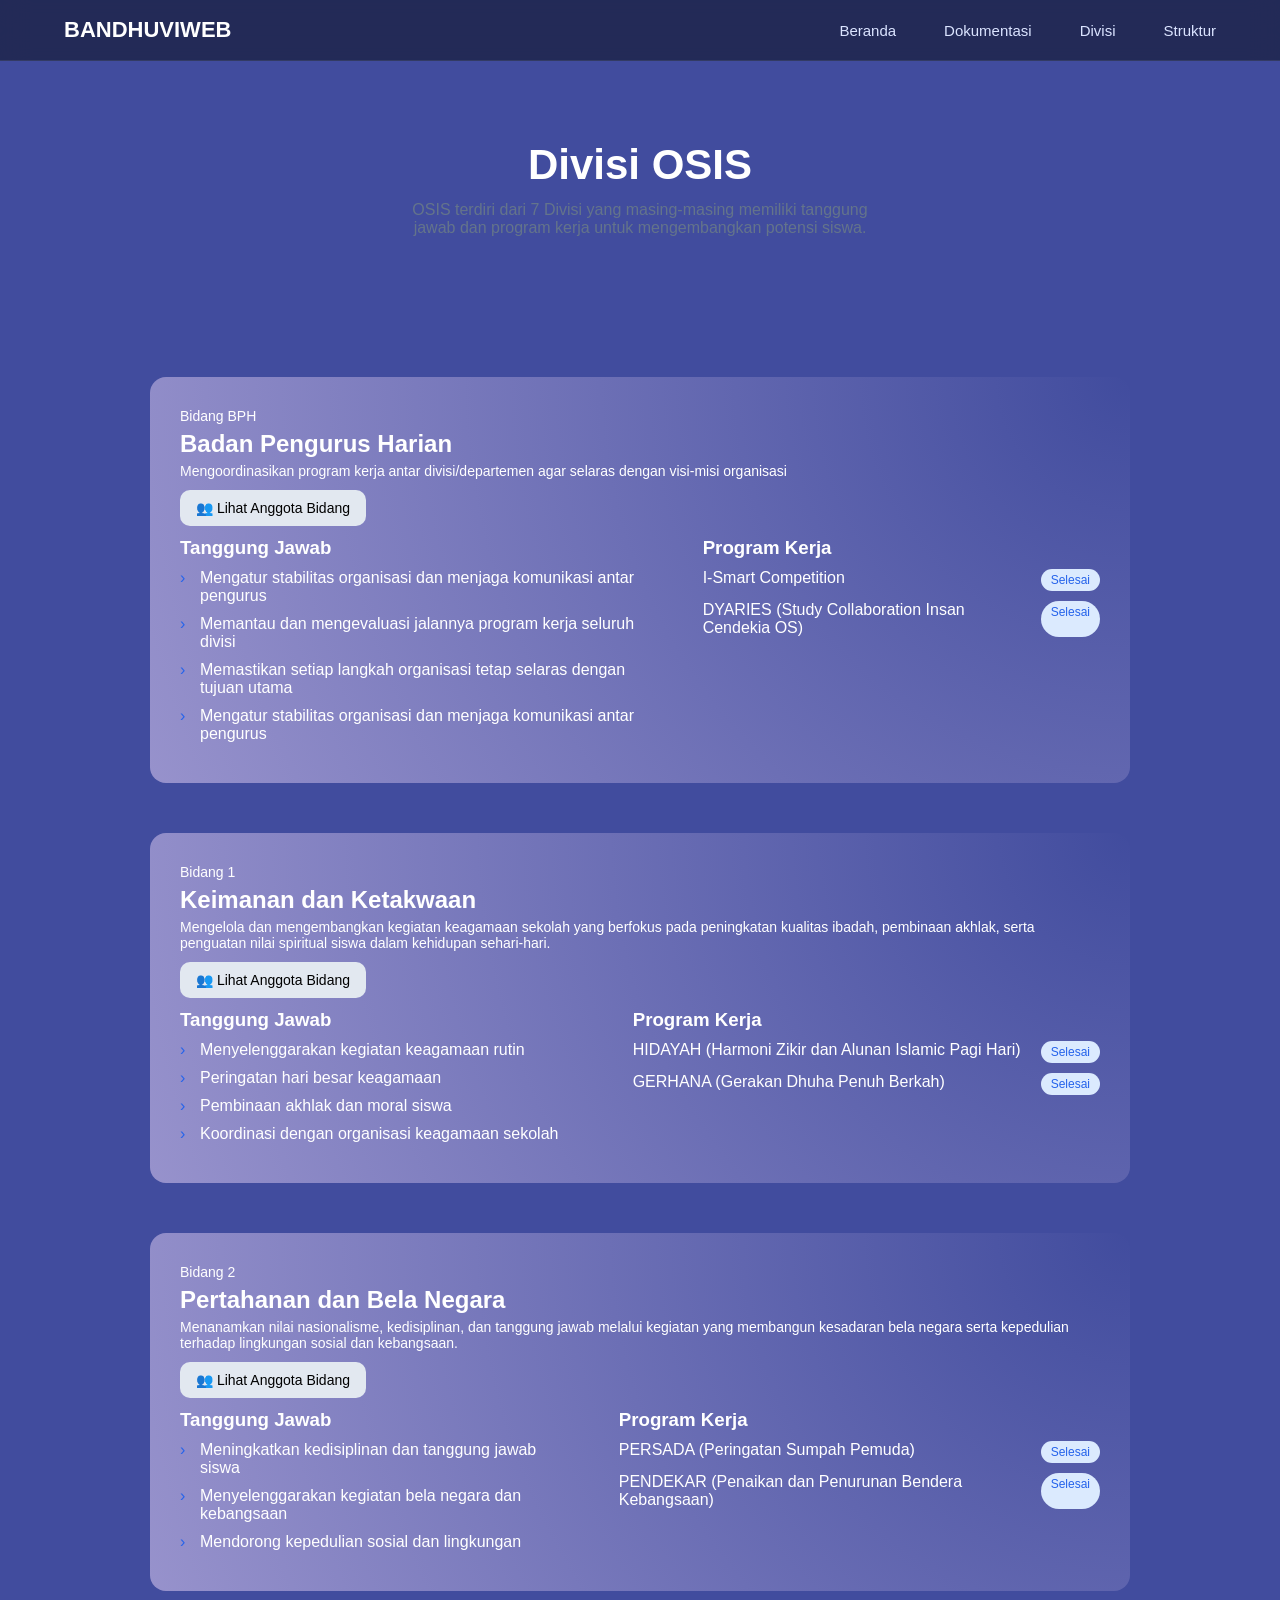
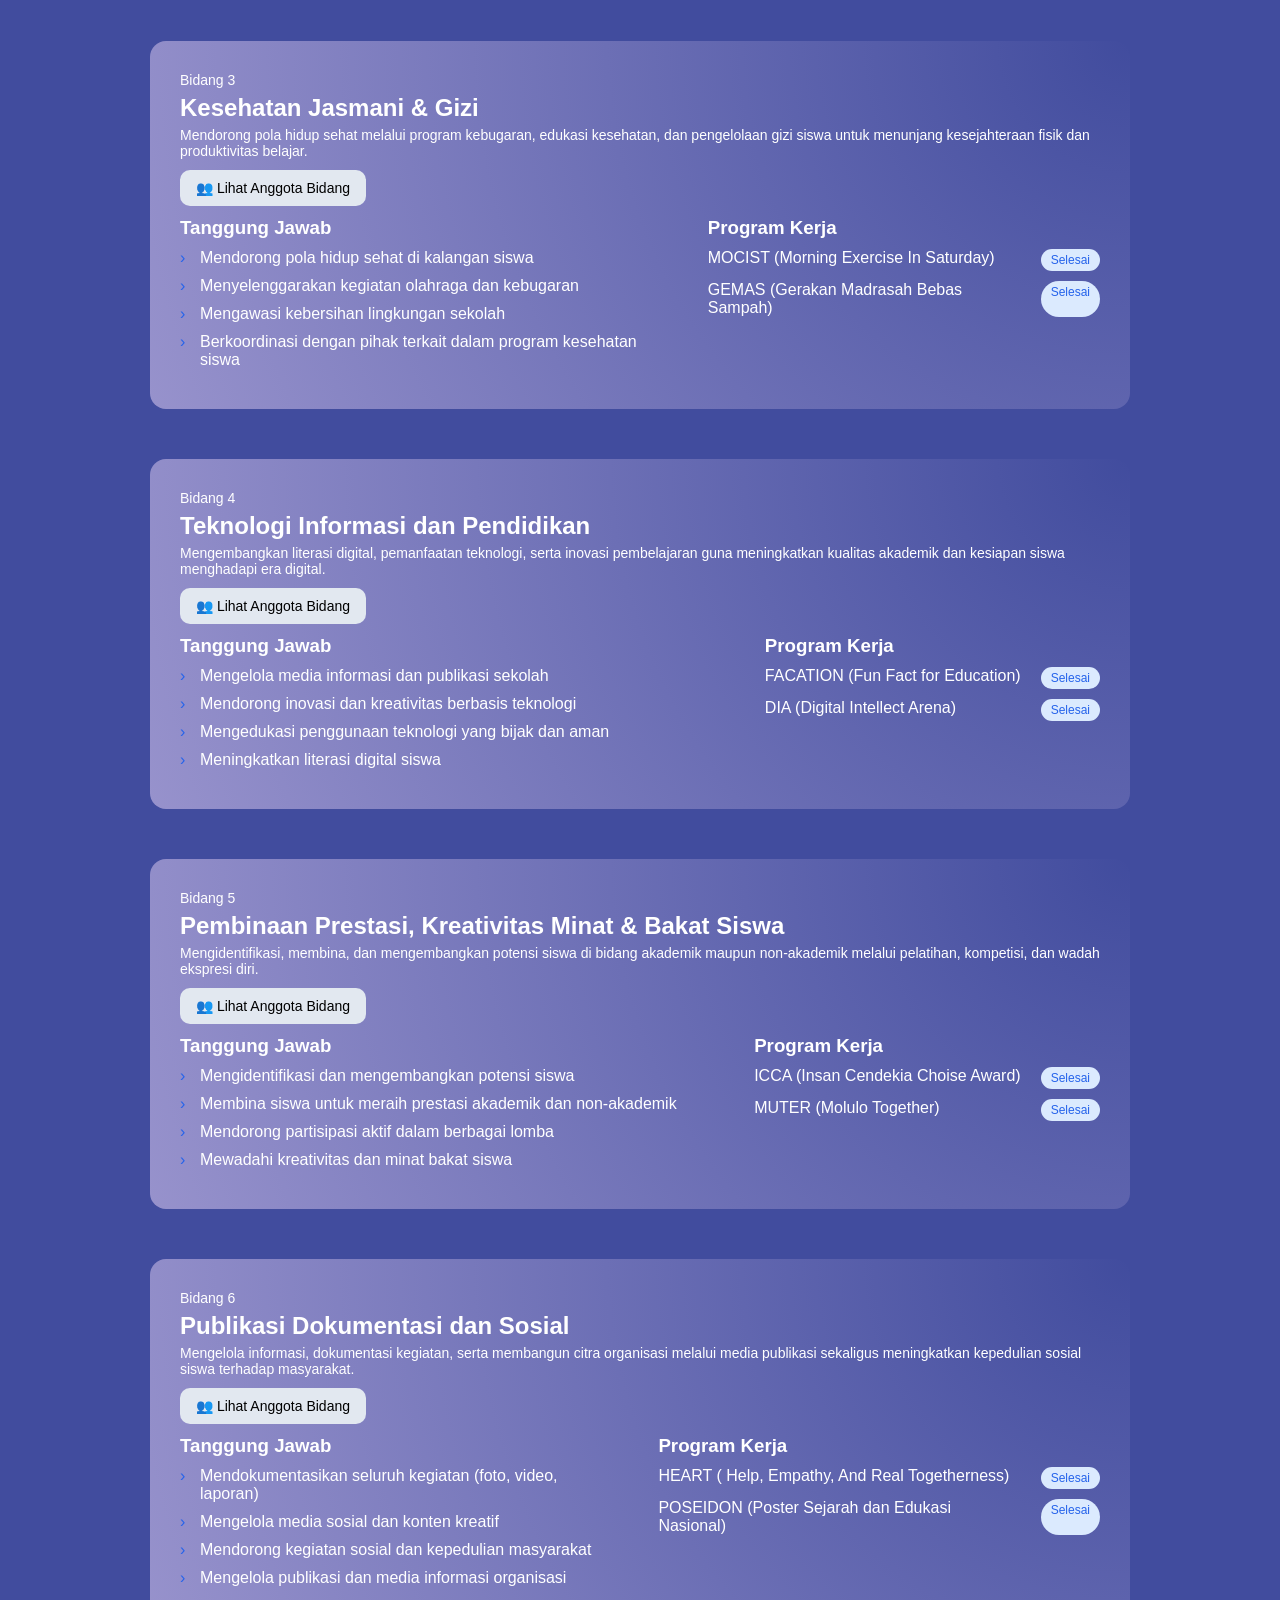
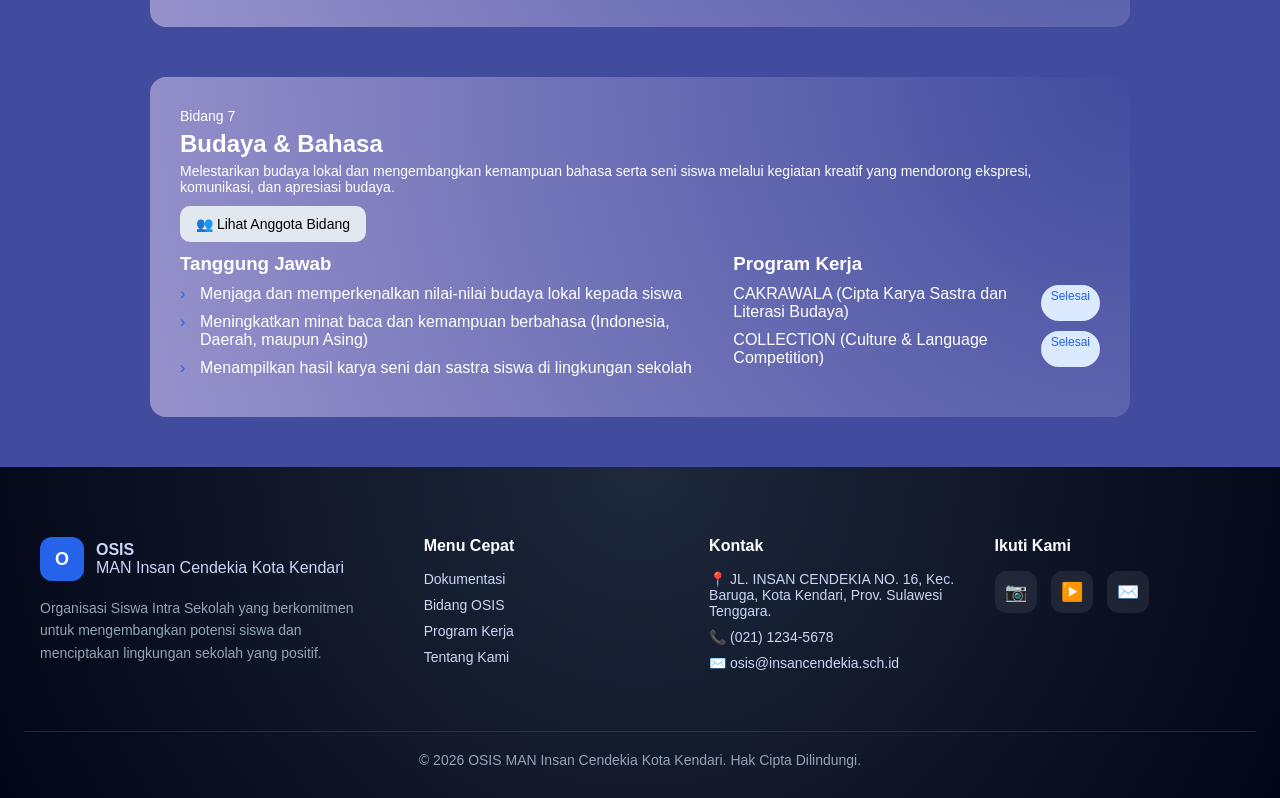
==== bidang.html @ 3470697a "upload website" ====
<!doctype html>
<html lang="en">
  <head>
    <meta charset="UTF-8" />
    <meta name="viewport" content="width=device-width, initial-scale=1.0" />
    <link rel="stylesheet" href="style.css" />
    <!-- <link rel="stylesheet" href="style-dokumentasi.css" /> -->
    <link rel="stylesheet" href="style-bidang.css" />

    <title>Div 4 Website</title>
  </head>
  <body>
    <header class="navbar">
      <div class="nav-container">
        <div class="logo">BANDHUVIWEB</div>

        <nav class="nav-links" id="navLinks">
          <a href="/beranda.html">Beranda</a>
          <a href="/dokumentasi.html">Dokumentasi</a>
          <a href="/bidang.html">Divisi</a>
          <a href="/struktur.html">Struktur</a>
        </nav>

        <div class="menu-toggle" id="menuToggle">
          <span></span>
          <span></span>
          <span></span>
        </div>
      </div>
    </header>
    <section class="bidang-header">
      <h1>Divisi OSIS</h1>
      <p>
        OSIS terdiri dari 7 Divisi yang masing-masing memiliki tanggung jawab
        dan program kerja untuk mengembangkan potensi siswa.
      </p>
    </section>

    <section class="detail-bidang">
      <div class="header">
        <div>
          <span class="label">Bidang BPH</span>
          <h1>Badan Pengurus Harian</h1>
          <p>
            Mengoordinasikan program kerja antar divisi/departemen agar selaras
            dengan visi-misi organisasi
          </p>
        </div>
      </div>

      <div class="actions">
        <a class="btn" href="divisi-bph.html">👥 Lihat Anggota Bidang</a>
      </div>

      <div class="content">
        <!-- KIRI -->
        <div class="left">
          <h3>Tanggung Jawab</h3>
          <ul>
            <li>
              Mengatur stabilitas organisasi dan menjaga komunikasi antar
              pengurus
            </li>
            <li>
              Memantau dan mengevaluasi jalannya program kerja seluruh divisi
            </li>
            <li>
              Memastikan setiap langkah organisasi tetap selaras dengan tujuan
              utama
            </li>
            <li>
              Mengatur stabilitas organisasi dan menjaga komunikasi antar
              pengurus
            </li>
          </ul>
        </div>

        <!-- KANAN -->
        <div class="right">
          <h3>Program Kerja</h3>

          <div class="program">
            <span> I-Smart Competition </span>
            <span class="status">Selesai</span>
          </div>

          <div class="program">
            <span> DYARIES (Study Collaboration Insan Cendekia OS) </span>
            <span class="status">Selesai</span>
          </div>
        </div>
      </div>
    </section>
    <section class="detail-bidang">
      <div class="header">
        <div>
          <span class="label">Bidang 1</span>
          <h1>Keimanan dan Ketakwaan</h1>
          <p>
            Mengelola dan mengembangkan kegiatan keagamaan sekolah yang berfokus
            pada peningkatan kualitas ibadah, pembinaan akhlak, serta penguatan
            nilai spiritual siswa dalam kehidupan sehari-hari.
          </p>
        </div>
      </div>

      <div class="actions">
        <a class="btn" href="/divisi-1.html"> 👥 Lihat Anggota Bidang </a>
      </div>

      <div class="content">
        <!-- KIRI -->
        <div class="left">
          <h3>Tanggung Jawab</h3>
          <ul>
            <li>Menyelenggarakan kegiatan keagamaan rutin</li>
            <li>Peringatan hari besar keagamaan</li>
            <li>Pembinaan akhlak dan moral siswa</li>
            <li>Koordinasi dengan organisasi keagamaan sekolah</li>
          </ul>
        </div>

        <!-- KANAN -->
        <div class="right">
          <h3>Program Kerja</h3>

          <div class="program">
            <span> HIDAYAH (Harmoni Zikir dan Alunan Islamic Pagi Hari) </span>
            <span class="status">Selesai</span>
          </div>

          <div class="program">
            <span>GERHANA (Gerakan Dhuha Penuh Berkah) </span>
            <span class="status">Selesai</span>
          </div>
        </div>
      </div>
    </section>
    <section class="detail-bidang">
      <div class="header">
        <div>
          <span class="label">Bidang 2</span>
          <h1>Pertahanan dan Bela Negara</h1>
          <p>
            Menanamkan nilai nasionalisme, kedisiplinan, dan tanggung jawab
            melalui kegiatan yang membangun kesadaran bela negara serta
            kepedulian terhadap lingkungan sosial dan kebangsaan.
          </p>
        </div>
      </div>

      <div class="actions">
        <a class="btn" href="divisi-2.html">👥 Lihat Anggota Bidang</a>
      </div>

      <div class="content">
        <!-- KIRI -->
        <div class="left">
          <h3>Tanggung Jawab</h3>
          <ul>
            <li>Meningkatkan kedisiplinan dan tanggung jawab siswa</li>
            <li>Menyelenggarakan kegiatan bela negara dan kebangsaan</li>
            <li>Mendorong kepedulian sosial dan lingkungan</li>
          </ul>
        </div>

        <!-- KANAN -->
        <div class="right">
          <h3>Program Kerja</h3>

          <div class="program">
            <span> PERSADA (Peringatan Sumpah Pemuda) </span>
            <span class="status">Selesai</span>
          </div>

          <div class="program">
            <span> PENDEKAR (Penaikan dan Penurunan Bendera Kebangsaan) </span>
            <span class="status">Selesai</span>
          </div>
        </div>
      </div>
    </section>
    <section class="detail-bidang">
      <div class="header">
        <div>
          <span class="label">Bidang 3</span>
          <h1>Kesehatan Jasmani & Gizi</h1>
          <p>
            Mendorong pola hidup sehat melalui program kebugaran, edukasi
            kesehatan, dan pengelolaan gizi siswa untuk menunjang kesejahteraan
            fisik dan produktivitas belajar.
          </p>
        </div>
      </div>

      <div class="actions">
        <a class="btn" href="divisi-3.html">👥 Lihat Anggota Bidang</a>
      </div>

      <div class="content">
        <!-- KIRI -->
        <div class="left">
          <h3>Tanggung Jawab</h3>
          <ul>
            <li>Mendorong pola hidup sehat di kalangan siswa</li>
            <li>Menyelenggarakan kegiatan olahraga dan kebugaran</li>
            <li>Mengawasi kebersihan lingkungan sekolah</li>
            <li>
              Berkoordinasi dengan pihak terkait dalam program kesehatan siswa
            </li>
          </ul>
        </div>

        <!-- KANAN -->
        <div class="right">
          <h3>Program Kerja</h3>

          <div class="program">
            <span>MOCIST (Morning Exercise In Saturday)</span>
            <span class="status">Selesai</span>
          </div>

          <div class="program">
            <span>GEMAS (Gerakan Madrasah Bebas Sampah)</span>
            <span class="status">Selesai</span>
          </div>
        </div>
      </div>
    </section>
    <section class="detail-bidang">
      <div class="header">
        <div>
          <span class="label">Bidang 4</span>
          <h1>Teknologi Informasi dan Pendidikan</h1>
          <p>
            Mengembangkan literasi digital, pemanfaatan teknologi, serta inovasi
            pembelajaran guna meningkatkan kualitas akademik dan kesiapan siswa
            menghadapi era digital.
          </p>
        </div>
      </div>

      <div class="actions">
        <a class="btn" href="divisi-4.html">👥 Lihat Anggota Bidang</a>
      </div>

      <div class="content">
        <!-- KIRI -->
        <div class="left">
          <h3>Tanggung Jawab</h3>
          <ul>
            <li>Mengelola media informasi dan publikasi sekolah</li>
            <li>Mendorong inovasi dan kreativitas berbasis teknologi</li>
            <li>Mengedukasi penggunaan teknologi yang bijak dan aman</li>
            <li>Meningkatkan literasi digital siswa</li>
          </ul>
        </div>

        <!-- KANAN -->
        <div class="right">
          <h3>Program Kerja</h3>

          <div class="program">
            <span> FACATION (Fun Fact for Education) </span>
            <span class="status">Selesai</span>
          </div>

          <div class="program">
            <span> DIA (Digital Intellect Arena) </span>
            <span class="status">Selesai</span>
          </div>
        </div>
      </div>
    </section>
    <section class="detail-bidang">
      <div class="header">
        <div>
          <span class="label">Bidang 5</span>
          <h1>Pembinaan Prestasi, Kreativitas Minat & Bakat Siswa</h1>
          <p>
            Mengidentifikasi, membina, dan mengembangkan potensi siswa di bidang
            akademik maupun non-akademik melalui pelatihan, kompetisi, dan wadah
            ekspresi diri.
          </p>
        </div>
      </div>

      <div class="actions">
        <a class="btn" href="divisi-5.html">👥 Lihat Anggota Bidang</a>
      </div>

      <div class="content">
        <!-- KIRI -->
        <div class="left">
          <h3>Tanggung Jawab</h3>
          <ul>
            <li>Mengidentifikasi dan mengembangkan potensi siswa</li>
            <li>
              Membina siswa untuk meraih prestasi akademik dan non-akademik
            </li>
            <li>Mendorong partisipasi aktif dalam berbagai lomba</li>
            <li>Mewadahi kreativitas dan minat bakat siswa</li>
          </ul>
        </div>

        <!-- KANAN -->
        <div class="right">
          <h3>Program Kerja</h3>

          <div class="program">
            <span>ICCA (Insan Cendekia Choise Award)</span>
            <span class="status">Selesai</span>
          </div>

          <div class="program">
            <span> MUTER (Molulo Together) </span>
            <span class="status">Selesai</span>
          </div>
        </div>
      </div>
    </section>
    <section class="detail-bidang">
      <div class="header">
        <div>
          <span class="label">Bidang 6</span>
          <h1>Publikasi Dokumentasi dan Sosial</h1>
          <p>
            Mengelola informasi, dokumentasi kegiatan, serta membangun citra
            organisasi melalui media publikasi sekaligus meningkatkan kepedulian
            sosial siswa terhadap masyarakat.
          </p>
        </div>
      </div>

      <div class="actions">
        <a class="btn" href="divisi-6.html">👥 Lihat Anggota Bidang</a>
      </div>

      <div class="content">
        <!-- KIRI -->
        <div class="left">
          <h3>Tanggung Jawab</h3>
          <ul>
            <li>Mendokumentasikan seluruh kegiatan (foto, video, laporan)</li>
            <li>Mengelola media sosial dan konten kreatif</li>
            <li>Mendorong kegiatan sosial dan kepedulian masyarakat</li>
            <li>Mengelola publikasi dan media informasi organisasi</li>
          </ul>
        </div>

        <!-- KANAN -->
        <div class="right">
          <h3>Program Kerja</h3>

          <div class="program">
            <span>HEART ( Help, Empathy, And Real Togetherness)</span>
            <span class="status">Selesai</span>
          </div>

          <div class="program">
            <span>POSEIDON (Poster Sejarah dan Edukasi Nasional)</span>
            <span class="status">Selesai</span>
          </div>
        </div>
      </div>
    </section>
    <section class="detail-bidang">
      <div class="header">
        <div>
          <span class="label">Bidang 7</span>
          <h1>Budaya & Bahasa</h1>
          <p>
            Melestarikan budaya lokal dan mengembangkan kemampuan bahasa serta
            seni siswa melalui kegiatan kreatif yang mendorong ekspresi,
            komunikasi, dan apresiasi budaya.
          </p>
        </div>
      </div>

      <div class="actions">
        <a class="btn" href="divisi-7.html">👥 Lihat Anggota Bidang</a>
      </div>

      <div class="content">
        <!-- KIRI -->
        <div class="left">
          <h3>Tanggung Jawab</h3>
          <ul>
            <li>
              Menjaga dan memperkenalkan nilai-nilai budaya lokal kepada siswa
            </li>
            <li>
              Meningkatkan minat baca dan kemampuan berbahasa (Indonesia,
              Daerah, maupun Asing)
            </li>
            <li>
              Menampilkan hasil karya seni dan sastra siswa di lingkungan
              sekolah
            </li>
          </ul>
        </div>

        <!-- KANAN -->
        <div class="right">
          <h3>Program Kerja</h3>

          <div class="program">
            <span> CAKRAWALA (Cipta Karya Sastra dan Literasi Budaya) </span>
            <span class="status">Selesai</span>
          </div>

          <div class="program">
            <span>COLLECTION (Culture & Language Competition) </span>
            <span class="status">Selesai</span>
          </div>
        </div>
      </div>
    </section>

    <footer class="footer">
      <div class="footer-container">
        <div class="footer-col">
          <div class="footer-logo">
            <span class="logo-circle">O</span>
            <div>
              <strong>OSIS</strong><br />
              MAN Insan Cendekia Kota Kendari
            </div>
          </div>

          <p>
            Organisasi Siswa Intra Sekolah yang berkomitmen untuk mengembangkan
            potensi siswa dan menciptakan lingkungan sekolah yang positif.
          </p>
        </div>

        <div class="footer-col">
          <h4>Menu Cepat</h4>
          <ul>
            <li><a href="#">Dokumentasi</a></li>
            <li><a href="#">Bidang OSIS</a></li>
            <li><a href="#">Program Kerja</a></li>
            <li><a href="#">Tentang Kami</a></li>
          </ul>
        </div>

        <div class="footer-col">
          <h4>Kontak</h4>
          <ul class="contact">
            <li>
              📍 JL. INSAN CENDEKIA NO. 16, Kec. Baruga, Kota Kendari, Prov.
              Sulawesi Tenggara.
            </li>
            <li>📞 (021) 1234-5678</li>
            <li>✉️ osis@insancendekia.sch.id</li>
          </ul>
        </div>

        <div class="footer-col">
          <h4>Ikuti Kami</h4>
          <div class="socials">
            <a href="#" aria-label="Instagram">📷</a>
            <a href="#" aria-label="YouTube">▶️</a>
            <a href="#" aria-label="Email">✉️</a>
          </div>
        </div>
      </div>

      <div class="footer-bottom">
        © 2026 OSIS MAN Insan Cendekia Kota Kendari. Hak Cipta Dilindungi.
      </div>
    </footer>
  </body>
</html>
---- style.css ----
* {
  margin: 0;
  padding: 0;
  box-sizing: border-box;
  font-family: "Inter", sans-serif;
}

body {
  background: #414C9E;
  color: white;
  height: auto;
}

.navbar {
  position: sticky;
  top: 0;
  z-index: 999;
  backdrop-filter: blur(14px);
  background: rgba(15, 20, 40, 0.6);
  border-bottom: 1px solid rgba(255,255,255,0.08);
}

.nav-container {
    height: 60px;
  max-width: 1200px;
  margin: auto;
  padding: 14px 24px;
  display: flex;
  align-items: center;
  justify-content: space-between;
}

.logo {
  font-size: 22px;
  font-weight: 700;
}

.logo span {
  color: #5da9ff;
}

.nav-links {
  display: flex;
  gap: 48px;
}

.nav-links a {
  position: relative;
  text-decoration: none;
  color: #dbe4ff;
  font-size: 15px;
  transition: color 0.3s;
}

.nav-links a::after {
  content: "";
  position: absolute;
  width: 0%;
  height: 2px;
  left: 0;
  bottom: -6px;
  background: #5da9ff;
  transition: width 0.3s ease;
}

.nav-links a:hover {
  color: white;
}

.nav-links a:hover::after {
  width: 100%;
}

.cta {
  padding: 10px 18px;
  background: #5da9ff;
  color: #0b0f19;
  border-radius: 8px;
  font-size: 14px;
  text-decoration: none;
  font-weight: 600;
  transition: transform 0.2s, box-shadow 0.2s;
}

.cta:hover {
  transform: translateY(-2px);
  box-shadow: 0 10px 30px rgba(93,169,255,0.4);
}

.menu-toggle {
  display: none;
  flex-direction: column;
  gap: 5px;
  cursor: pointer;
}

.menu-toggle span {
  width: 25px;
  height: 3px;
  background: white;
  border-radius: 2px;
}

/* Responsive */
@media (max-width: 900px) {
  .nav-links {
    position: absolute;
    top: 70px;
    right: 24px;
    background: rgba(15, 20, 40, 0.95);
    backdrop-filter: blur(12px);
    flex-direction: column;
    padding: 20px;
    border-radius: 12px;
    display: none;
  }

  .nav-links.active {
    display: flex;
  }

  .cta {
    display: none;
  }

  .menu-toggle {
    display: flex;
  }
}

.hero {
  min-height: 100vh;
  background: radial-gradient(circle at top right, #414C9E, #9792CC);
  display: flex;
  align-items: center;
  color: white;
}

.hero-container {
  max-width: 1200px;
  margin: auto;
  padding: 80px 24px;
  display: grid;
  grid-template-columns: 1.2fr 1fr;
  gap: 60px;
}

.badge {
  display: inline-block;
  background: rgba(255,255,255,0.15);
  padding: 8px 14px;
  border-radius: 999px;
  font-size: 14px;
  margin-bottom: 24px;
}

.hero-left h1 {
  font-size: 56px;
  line-height: 1.1;
  margin-bottom: 24px;
}

.hero-left h1 span {
  color: #ffedd1;
}

.hero-left p {
  max-width: 480px;
  color: #dbe6ff;
  margin-bottom: 32px;
}

.hero-buttons {
  display: flex;
  gap: 16px;
}

.btn-primary {
  position: relative;
  background: linear-gradient(135deg, #ffedd1, #A974a0);
  color: #0a2e86;
  padding: 14px 26px;
  border-radius: 14px;
  font-weight: 600;
  text-decoration: none;
  overflow: hidden;
  transition: transform 0.25s ease, box-shadow 0.25s ease;
}

/* GLOW LAYER */
.btn-primary::before {
  content: "";
  position: absolute;
  inset: 0;
  background: linear-gradient(135deg, #A974a0, #ffedd1);
  opacity: 0;
  transition: opacity 0.3s ease;
  z-index: 0;
}

/* TEKS */
.btn-primary span {
  position: relative;
  z-index: 2;
}

/* HOVER STATE */
.btn-primary:hover::before {
  opacity: 1;
}

.btn-primary:hover {
  transform: translateY(-3px);
  box-shadow: 0 14px 40px rgba(93,169,255,0.35);
}

/* ACTIVE STATE (opsional tapi UX bagus) */
.btn-primary:active {
  transform: translateY(-1px);
  box-shadow: 0 6px 18px rgba(93,169,255,0.3);
}


/* SECONDARY BUTTON */
.btn-secondary {
  position: relative;
  padding: 14px 24px;
  border-radius: 14px;
  border: 1px solid rgba(255,255,255,0.4);
  color: white;
  text-decoration: none;
  overflow: hidden;
  transition: color 0.3s ease, border 0.3s ease;
}

.btn-secondary::before {
  content: "";
  position: absolute;
  left: 0;
  bottom: -100%;
  width: 100%;
  height: 100%;
  background: rgba(255,255,255,0.12);
  transition: bottom 0.35s ease;
}

.btn-secondary:hover::before {
  bottom: 0;
}

.btn-secondary:hover {
  border-color: #5da9ff;
  color: #ffffff;
}

.btn-secondary span,
.btn-secondary {
  position: relative;
  z-index: 1;
}

/* RIGHT SIDE */
.hero-right {
  display: grid;
  grid-template-columns: repeat(2, 1fr);
  gap: 20px;
  width: 50%;
}

.stat-card {
  background: rgba(255,255,255,0.12);
  backdrop-filter: blur(12px);
  border-radius: 20px;
  padding: 28px;
}

.stat-card .icon {
  font-size: 22px;
  
}

.stat-card h2 {
  font-size: 36px;
  margin: 14px 0 6px;
}

.stat-card p {
  color: #dbe6ff;
}

/* Responsive */
@media (max-width: 900px) {
  .hero-container {
    grid-template-columns: 1fr;
    text-align: center;
  }

  .hero-right {
    grid-template-columns: 1fr 1fr;
  }

  .hero-buttons {
    justify-content: center;
  }
}


.footer {
  background: radial-gradient(circle at top, #1e293b, #020617);
  color: #cbd5f5;
  padding: 70px 24px 30px;
  margin-top: 50px;
}

.footer-container {
  max-width: 1200px;
  margin: auto;
  display: grid;
  grid-template-columns: 1.4fr 1fr 1fr 1fr;
  gap: 40px;
}

/* LOGO */
.footer-logo {
  display: flex;
  gap: 12px;
  align-items: center;
  margin-bottom: 16px;
}

.logo-circle {
  width: 44px;
  height: 44px;
  background: #2563eb;
  color: white;
  border-radius: 12px;
  display: flex;
  align-items: center;
  justify-content: center;
  font-weight: 700;
  font-size: 18px;
}

.footer-col p {
  font-size: 14px;
  line-height: 1.6;
  color: #94a3b8;
}

.footer-col h4 {
  margin-bottom: 16px;
  color: white;
  font-size: 16px;
}

.footer-col ul {
  list-style: none;
  padding: 0;
}

.footer-col ul li {
  margin-bottom: 10px;
  font-size: 14px;
}

.footer-col ul li a {
  color: #cbd5f5;
  text-decoration: none;
  transition: color 0.2s ease;
}

.footer-col ul li a:hover {
  color: #5da9ff;
}

/* CONTACT */
.contact li {
  display: flex;
  gap: 10px;
  align-items: center;
}

/* SOCIAL */
.socials {
  display: flex;
  gap: 14px;
}

.socials a {
  width: 42px;
  height: 42px;
  border-radius: 12px;
  background: rgba(255,255,255,0.08);
  display: flex;
  align-items: center;
  justify-content: center;
  font-size: 18px;
  transition: transform 0.25s ease, background 0.25s ease;
}

.socials a:hover {
  transform: translateY(-4px);
  background: #2563eb;
}

/* BOTTOM */
.footer-bottom {
  margin-top: 50px;
  padding-top: 20px;
  border-top: 1px solid rgba(255,255,255,0.1);
  text-align: center;
  font-size: 14px;
  color: #94a3b8;
}

/* RESPONSIVE */
@media (max-width: 900px) {
  .footer-container {
    grid-template-columns: 1fr;
    gap: 32px;
  }
}

.bidang-section {
  background: #414C9E;
  padding: 100px 24px;
}

.container {
  max-width: 1200px;
  margin: auto;
}

.bidang-header {
  text-align: center;
  max-width: 720px;
  margin: 0 auto 60px;
}

.bidang-header h2 {
  font-size: 40px;
  margin-bottom: 12px;
  color: white;
}

.bidang-header p {
  color: rgb(161, 161, 161);
  font-size: 16px;
}

.bidang-grid {
  display: grid;
  grid-template-columns: repeat(auto-fill, minmax(260px, 1fr));
  gap: 28px;
}

/* CARD */
.bidang-card {
  background: radial-gradient(circle at top right, #414C9E, #9792CC);
  border-radius: 20px;
  padding: 28px;
  box-shadow: 0 10px 30px rgba(0,0,0,0.06);
  text-decoration: none;

}

.bidang-card:hover {
    transition: transform 0.3s ease, box-shadow 0.3s ease;
  transform: translateY(-6px);
  box-shadow: 0 18px 50px rgba(0, 0, 0, 0.4);
}

.bidang-card .icon {
  font-size: 36px;
  margin-bottom: 18px;
}

.bidang-card h3 {
  font-size: 18px;
  margin-bottom: 8px;
  color: #fff;
}

.bidang-card p {
  font-size: 14px;
  color: #bcbcbc;
  line-height: 1.6;
}

/* CTA CARD */
.bidang-card.cta {
  background: radial-gradient(circle at top right, #ffedd1);
  color: rgb(63, 63, 63);
  text-decoration: none;
  display: flex;
  flex-direction: column;
  justify-content: center;
  align-items: center;
  gap: 14px;
}

.bidang-card.cta span {
  font-size: 32px;
}

.bidang-card.cta strong {
  font-size: 18px;
}

.bidang-card.cta:hover {
  transform: translateY(-6px);
  box-shadow: 0 18px 50px rgba(37,99,235,0.4);
}
---- style-dokumentasi.css ----
.docs-header {
  background: radial-gradient(circle at top right, #414C9E);
  padding: 80px 24px 40px;
  padding-bottom: 100px;
}

.docs-container {
  max-width: 1200px;
  margin: auto;
}

.docs-header h1 {
  font-size: 40px;
  margin-bottom: 12px;
  color: #fff;
}

.docs-header p {
  max-width: 640px;
  color: #b7b7b7;
}

/* GRID */
.docs-grid {
  padding: 40px 24px 80px;
  background: radial-gradient(circle at top right, #414C9E, #9792CC);
  padding-top: 80px;
}

.grid {
  display: grid;
  grid-template-columns: repeat(auto-fill, minmax(260px, 1fr));
  gap: 28px;
}

.doc-card {
  background: radial-gradient(circle at top right, #414C9E, #ffedd1);
  border-radius: 20px;
  overflow: hidden;
  box-shadow: 0 10px 30px rgba(0,0,0,0.06);

}

.doc-card:hover {
  transition: 0.3s;
  transform: translateY(-8px);
  -webkit-box-shadow:0px 0px 44px 11px rgba(255,234,46,0.47);
  -moz-box-shadow: 0px 0px 44px 11px rgba(255,234,46,0.47);
  box-shadow: 0px 0px 44px 11px rgba(255,234,46,0.47);
}

.doc-thumb {
  width: 100%;
  height: 180px;
  background: linear-gradient(135deg, #dbeafe, #fef3c7);
  display: flex;
  align-items: center;
  justify-content: center;
  font-size: 48px;
  color: #64748b;
}

.doc-body {
  padding: 18px;
}

.tag {
  display: inline-block;
  background: #e0e7ff;
  color: #1e3a8a;
  padding: 6px 12px;
  border-radius: 999px;
  font-size: 12px;
  margin-bottom: 10px;
}

.doc-body h3 {
  font-size: 16px;
  color: #0f172a;
}
---- style-bidang.css ----
.bidang-header {
  padding: 80px 10%;
  /* background: #f8fafc; */
  
}

.bidang-header h1 {
  font-size: 42px;
  font-weight: 700;
}

.bidang-header p {
  margin-top: 12px;
  max-width: 700px;
  color: #64748b;
}

.bidang-card {
  margin: 40px 10%;
  background: #4D55CC;
  border-radius: 16px;
  padding: 32px;
  box-shadow: 0 30px 50px rgba(0,0,0,0.05);
}

.badge {
  color: #fff;
  font-size: 14px;
  font-weight: 600;
}

.bidang-title h2 {
  margin-top: 12px;
  font-size: 26px;
  color: #fff;
}

.bidang-title p {
  margin-top: 8px;
  color: #fff;
}

.bidang-content {
  display: grid;
  grid-template-columns: 1fr 1fr;
  gap: 40px;
  margin-top: 32px;
  border-top: 1px solid #e5e7eb;
  padding-top: 32px;
}

.bidang-content h3 {
  margin-bottom: 16px;
  color: #999;
}

.tanggung-jawab ul {
  padding-left: 18px;
}

.tanggung-jawab li {
  margin-bottom: 10px;
  color: #fff;
}

.program-item {
  display: flex;
  justify-content: space-between;
  align-items: center;
  padding: 10px 0;
  border-bottom: 1px dashed #e5e7eb;
}

.status {
  font-size: 13px;
  padding: 4px 10px;
  border-radius: 999px;
}

.status.done {
  background: #e0edff;
  color: #2563eb;
}

.detail-bidang {
  margin-top: 50px;
  background: radial-gradient(circle at top right, #414C9E, #9792CC);
  border-radius: 16px;
  padding: 30px;
  font-family: "Inter", sans-serif;
  margin-right: 150px;
  margin-left: 150px;
}

/* HEADER */
.header {
  display: flex;
  gap: 16px;
  align-items: flex-start;
  margin-bottom: 20px;
}

.icon {
  font-size: 32px;
}

.label {
  color: #fff;
  font-size: 14px;
}

.header h1 {
  font-size: 24px;
  margin: 5px 0;
}

.header p {
  color: #fff;
  font-size: 14px;
}

/* BUTTON */
.actions {
  margin: 20px 0;
}

.btn {
  background: #e2e8f0;
  border: none;
  padding: 10px 16px;
  border-radius: 10px;
  cursor: pointer;
  font-size: 14px;
  text-decoration: none;
  color: black;
}

.btn:hover {
  background: #cbd5f5;
}

/* CONTENT */
.content {
  display: flex;
  justify-content: space-between;
  gap: 40px;
}

/* LEFT */
.left h3,
.right h3 {
  margin-bottom: 10px;
}

.left ul {
  list-style: none;
  padding: 0;
}

.left li {
  margin-bottom: 10px;
  position: relative;
  padding-left: 20px;
  color: #fff;
}

.left li::before {
  content: "›";
  position: absolute;
  left: 0;
  color: #2563eb;
}

/* RIGHT */
.program {
  display: flex;
  justify-content: space-between;
  margin-bottom: 10px;
  color: #fff;
}

.status {
  background: #dbeafe;
  color: #2563eb;
  padding: 4px 10px;
  border-radius: 999px;
  font-size: 12px;
  margin-left: 20px;
}
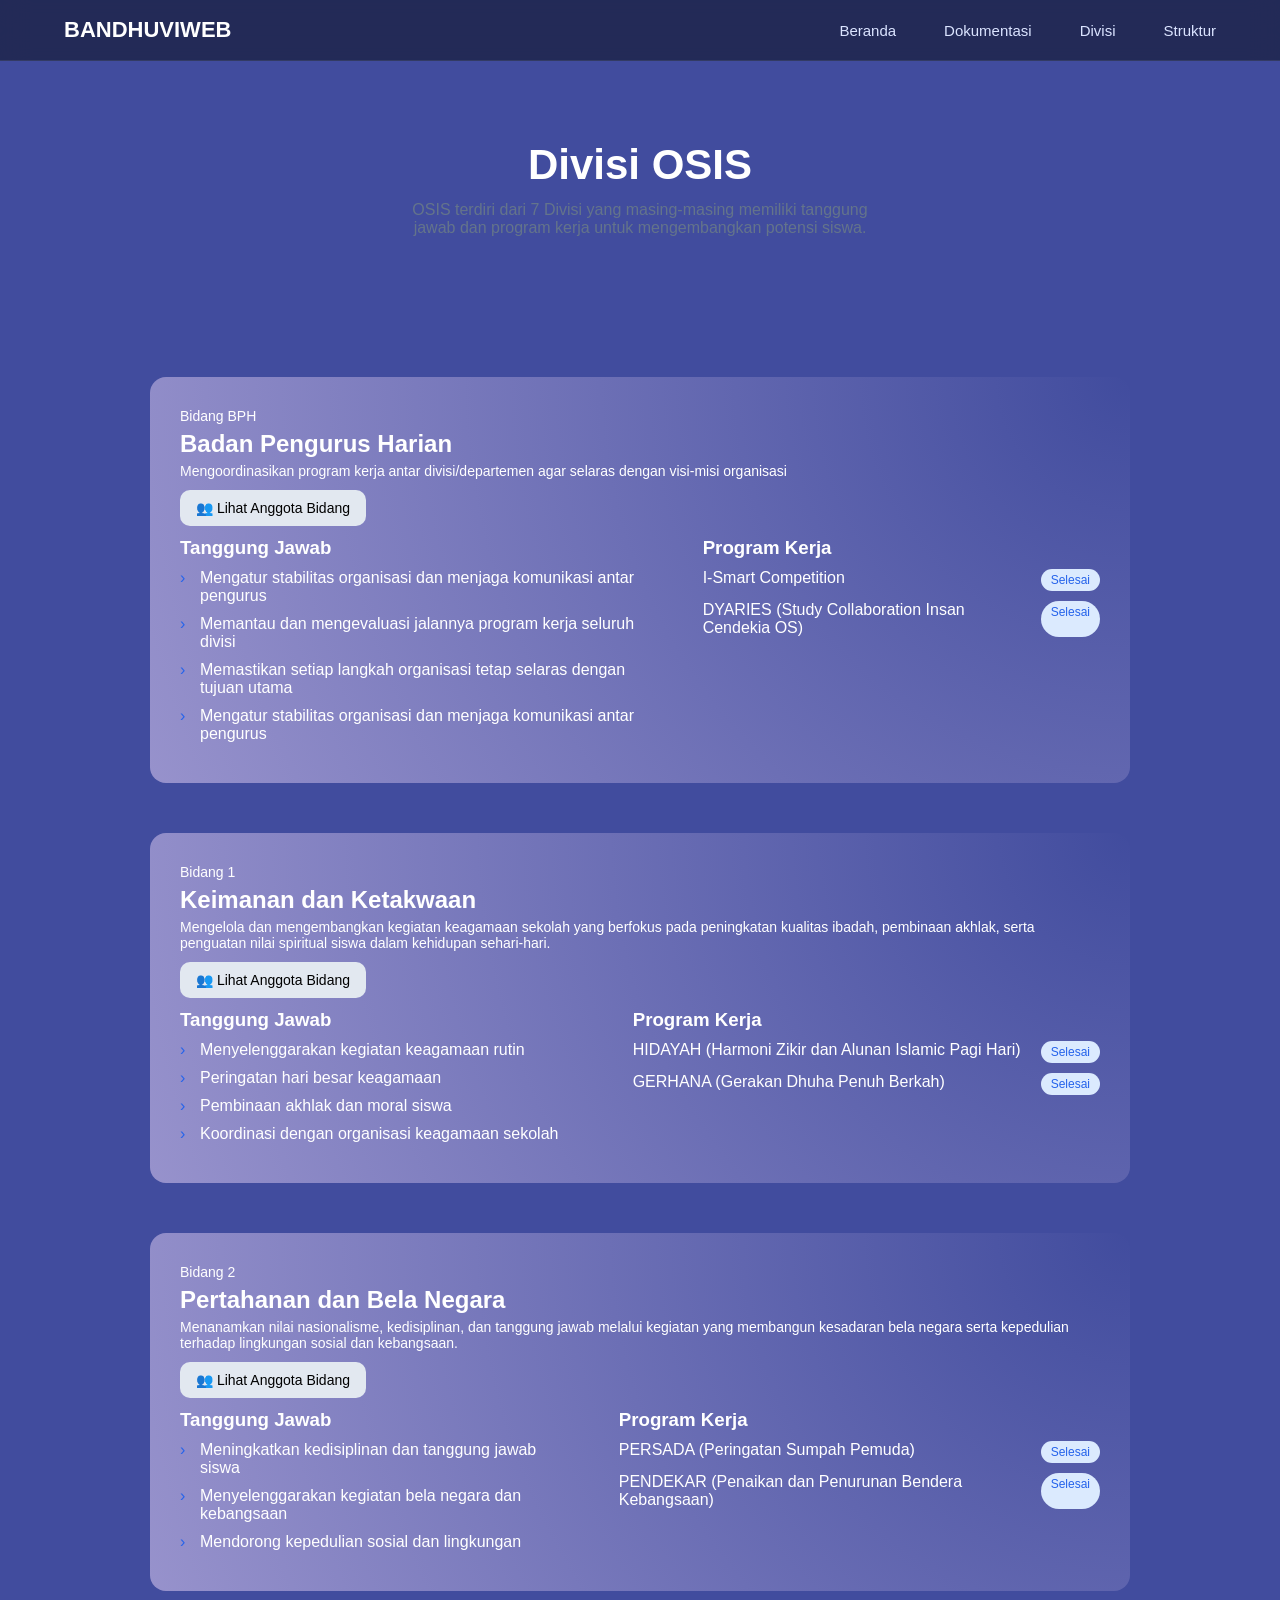
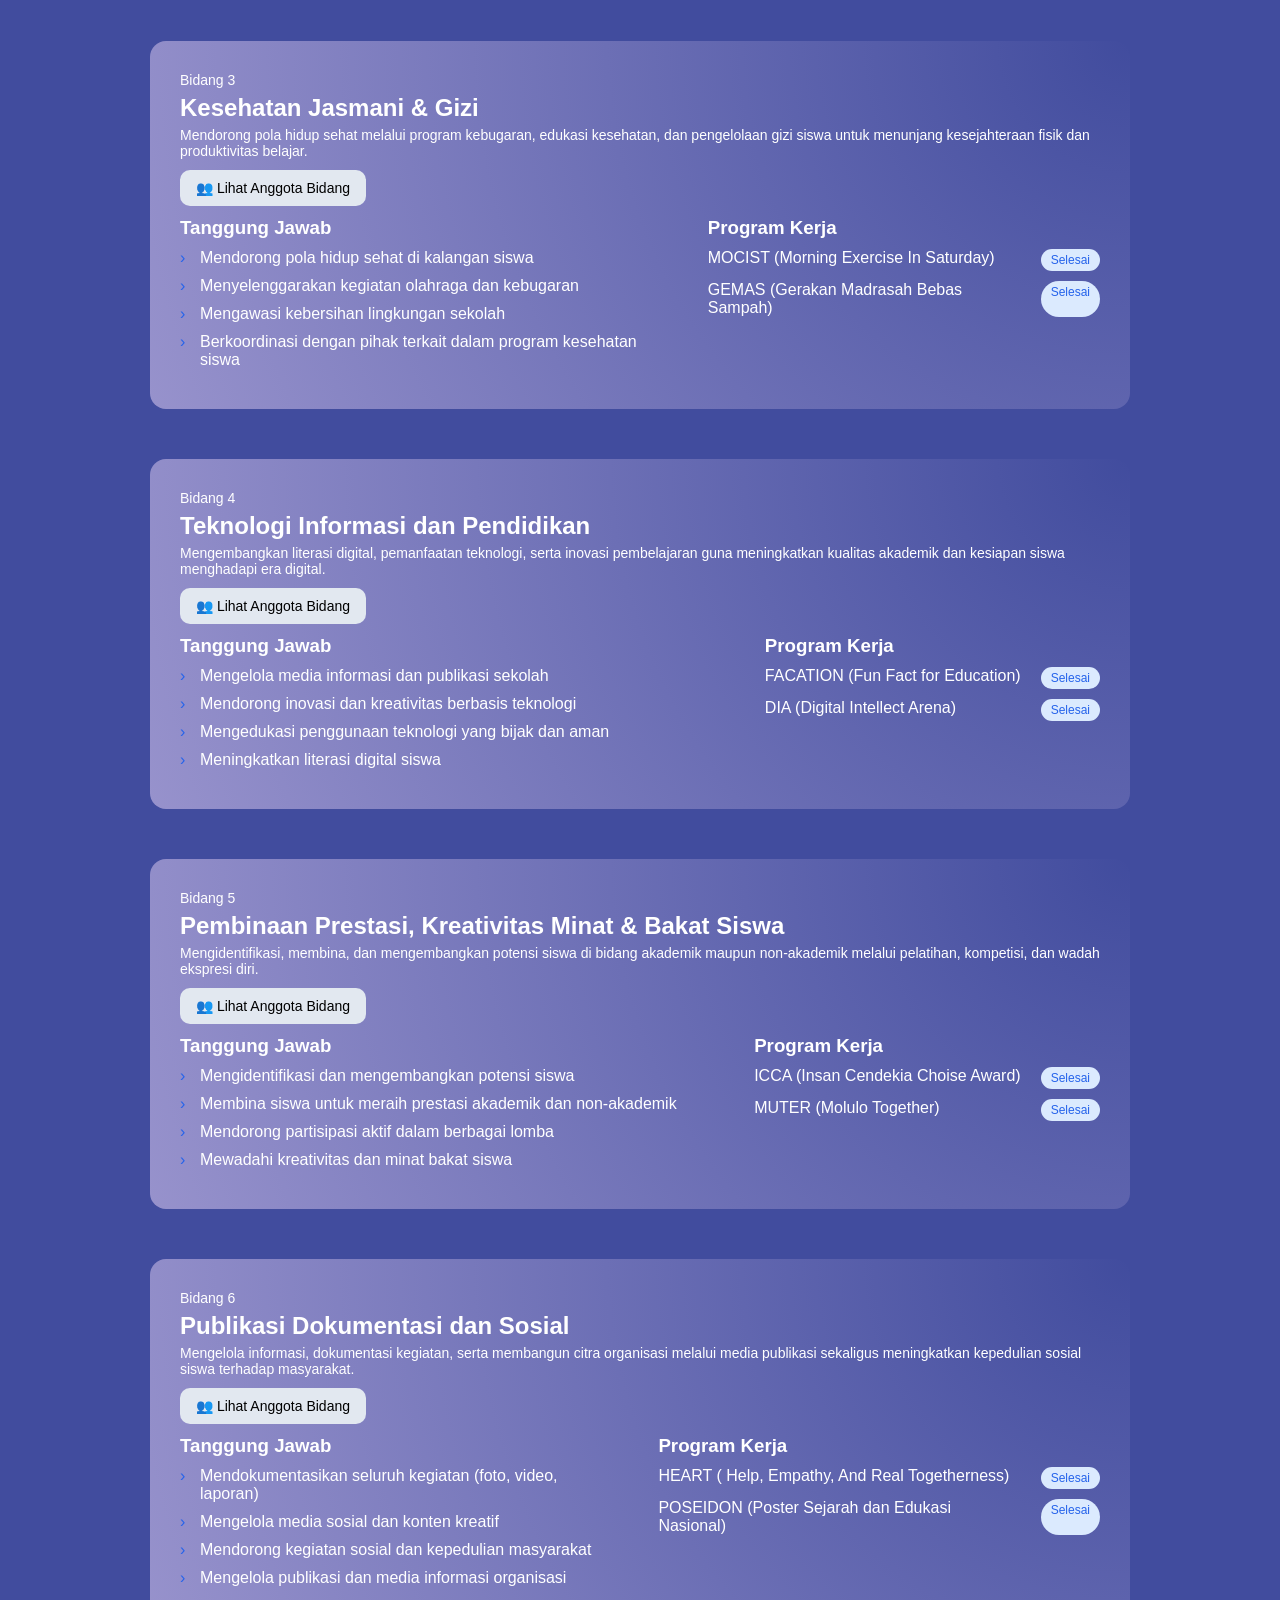
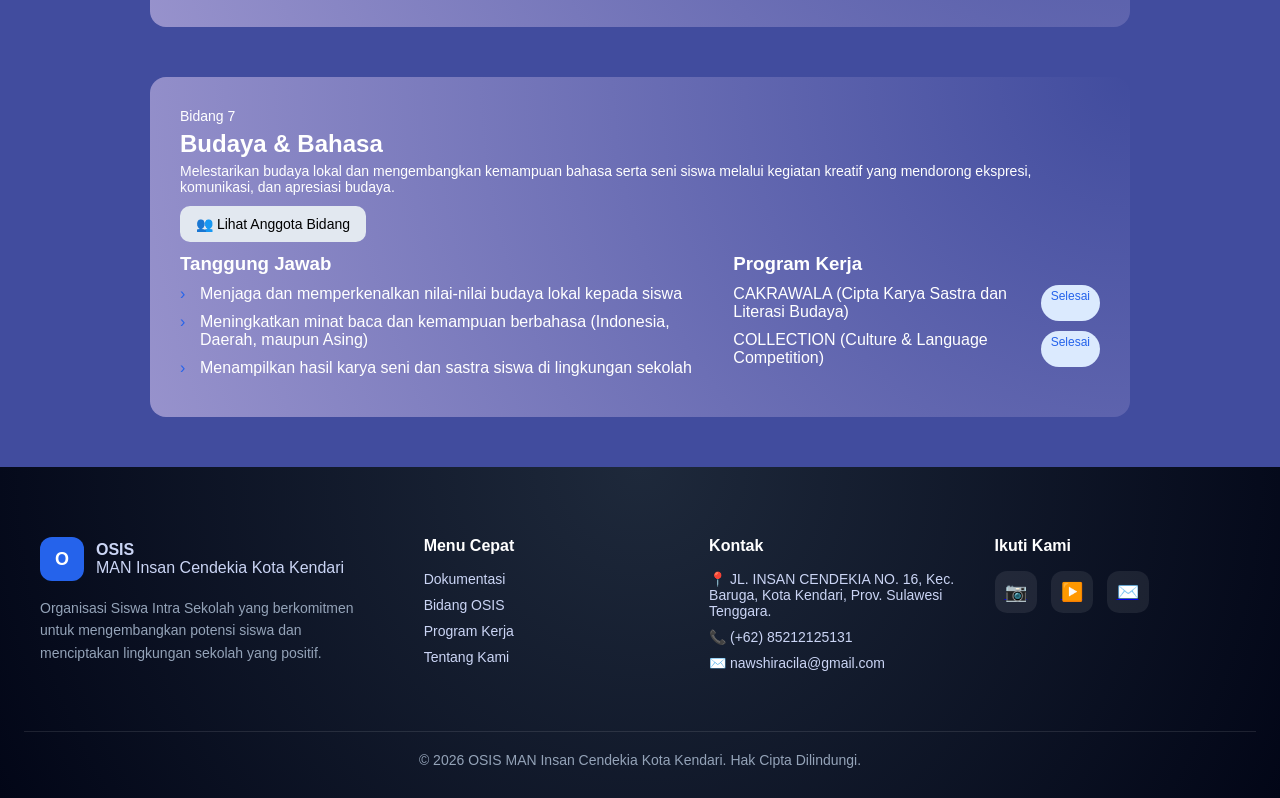
==== commit 4681117a: "revisi dari grub ocis" ====
--- a/bidang.html
+++ b/bidang.html
@@ -15,7 +15,7 @@
         <div class="logo">BANDHUVIWEB</div>
 
         <nav class="nav-links" id="navLinks">
-          <a href="/beranda.html">Beranda</a>
+          <a href="/index.html">Beranda</a>
           <a href="/dokumentasi.html">Dokumentasi</a>
           <a href="/bidang.html">Divisi</a>
           <a href="/struktur.html">Struktur</a>
@@ -437,10 +437,10 @@
         <div class="footer-col">
           <h4>Menu Cepat</h4>
           <ul>
-            <li><a href="#">Dokumentasi</a></li>
-            <li><a href="#">Bidang OSIS</a></li>
-            <li><a href="#">Program Kerja</a></li>
-            <li><a href="#">Tentang Kami</a></li>
+            <li><a href="dokumentasi.html">Dokumentasi</a></li>
+            <li><a href="bidang.html">Bidang OSIS</a></li>
+            <li><a href="program.html">Program Kerja</a></li>
+            <li><a href="tentang-kami.html">Tentang Kami</a></li>
           </ul>
         </div>
 
@@ -451,8 +451,8 @@
               📍 JL. INSAN CENDEKIA NO. 16, Kec. Baruga, Kota Kendari, Prov.
               Sulawesi Tenggara.
             </li>
-            <li>📞 (021) 1234-5678</li>
-            <li>✉️ osis@insancendekia.sch.id</li>
+            <li>📞 (+62) 85212125131</li>
+            <li>✉️ nawshiracila@gmail.com</li>
           </ul>
         </div>
 
@@ -470,5 +470,14 @@
         © 2026 OSIS MAN Insan Cendekia Kota Kendari. Hak Cipta Dilindungi.
       </div>
     </footer>
+
+    <script>
+      const toggle = document.getElementById("menuToggle");
+      const navLinks = document.getElementById("navLinks");
+
+      toggle.addEventListener("click", () => {
+        navLinks.classList.toggle("active");
+      });
+    </script>
   </body>
 </html>
